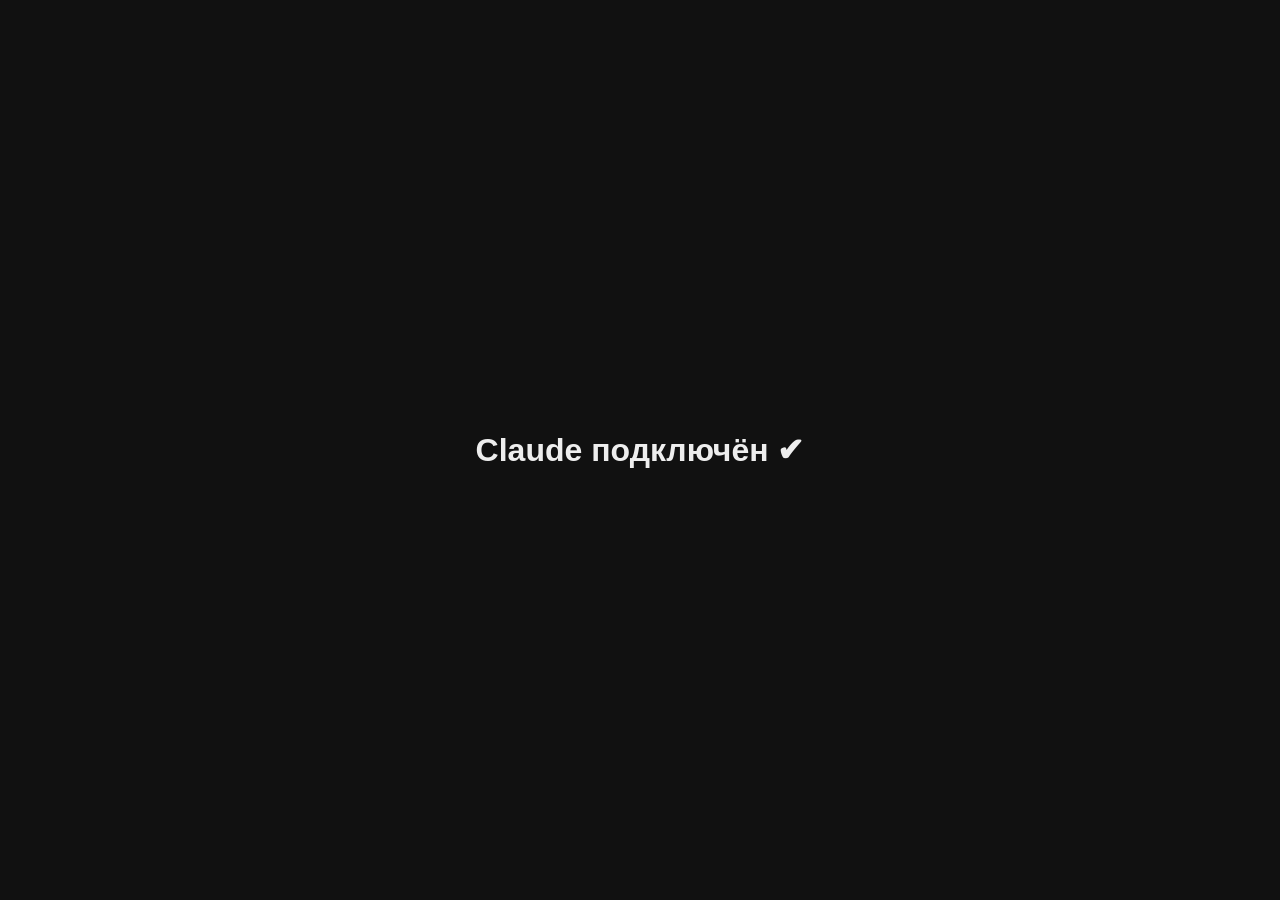
==== index.html @ 9a236ad3 "Test page: check Claude access Co-Authored-By: Claude Opus 5.5 <noreply@anthropic.com> Claude-Sessio" ====
<!doctype html>
<html lang="ru"><meta charset="utf-8"><title>Voin</title><body style="font-family:sans-serif;display:grid;place-items:center;height:100vh;margin:0;background:#111;color:#eee"><h1>Claude подключён ✔</h1></body></html>
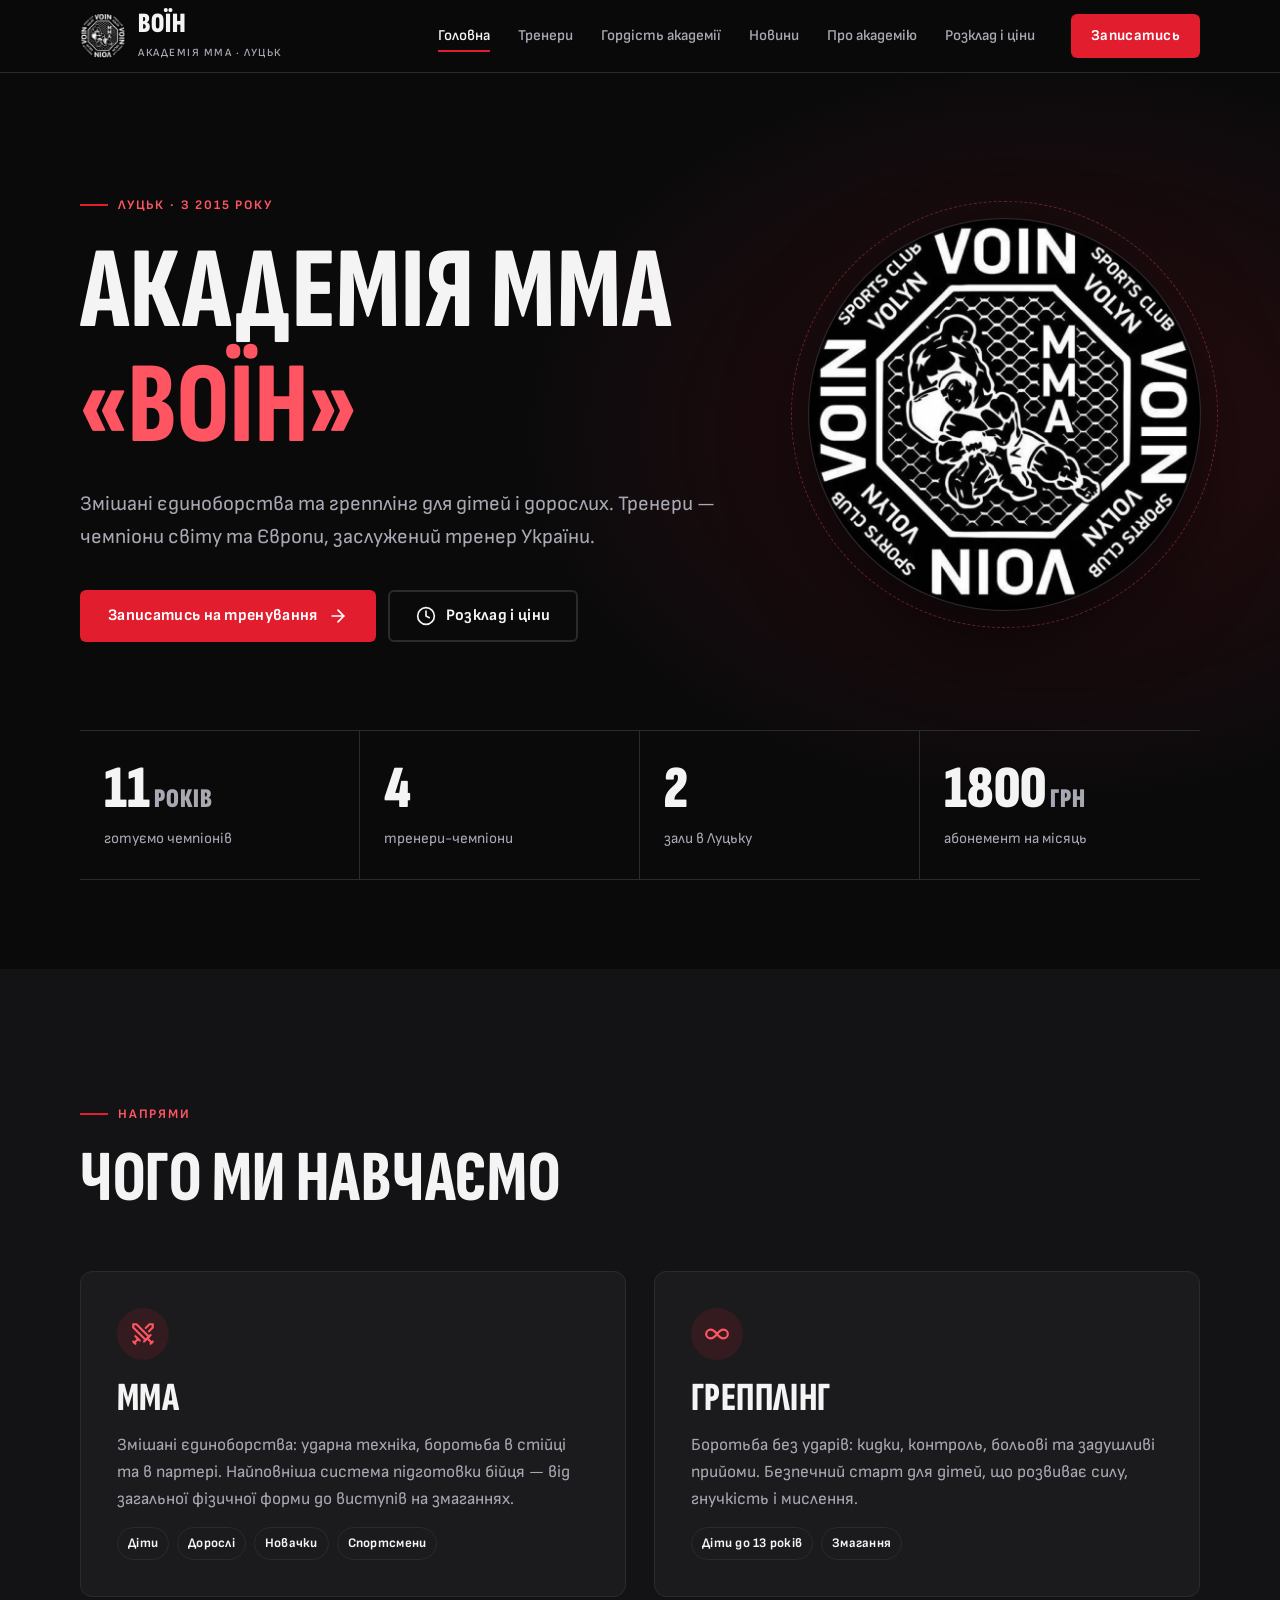
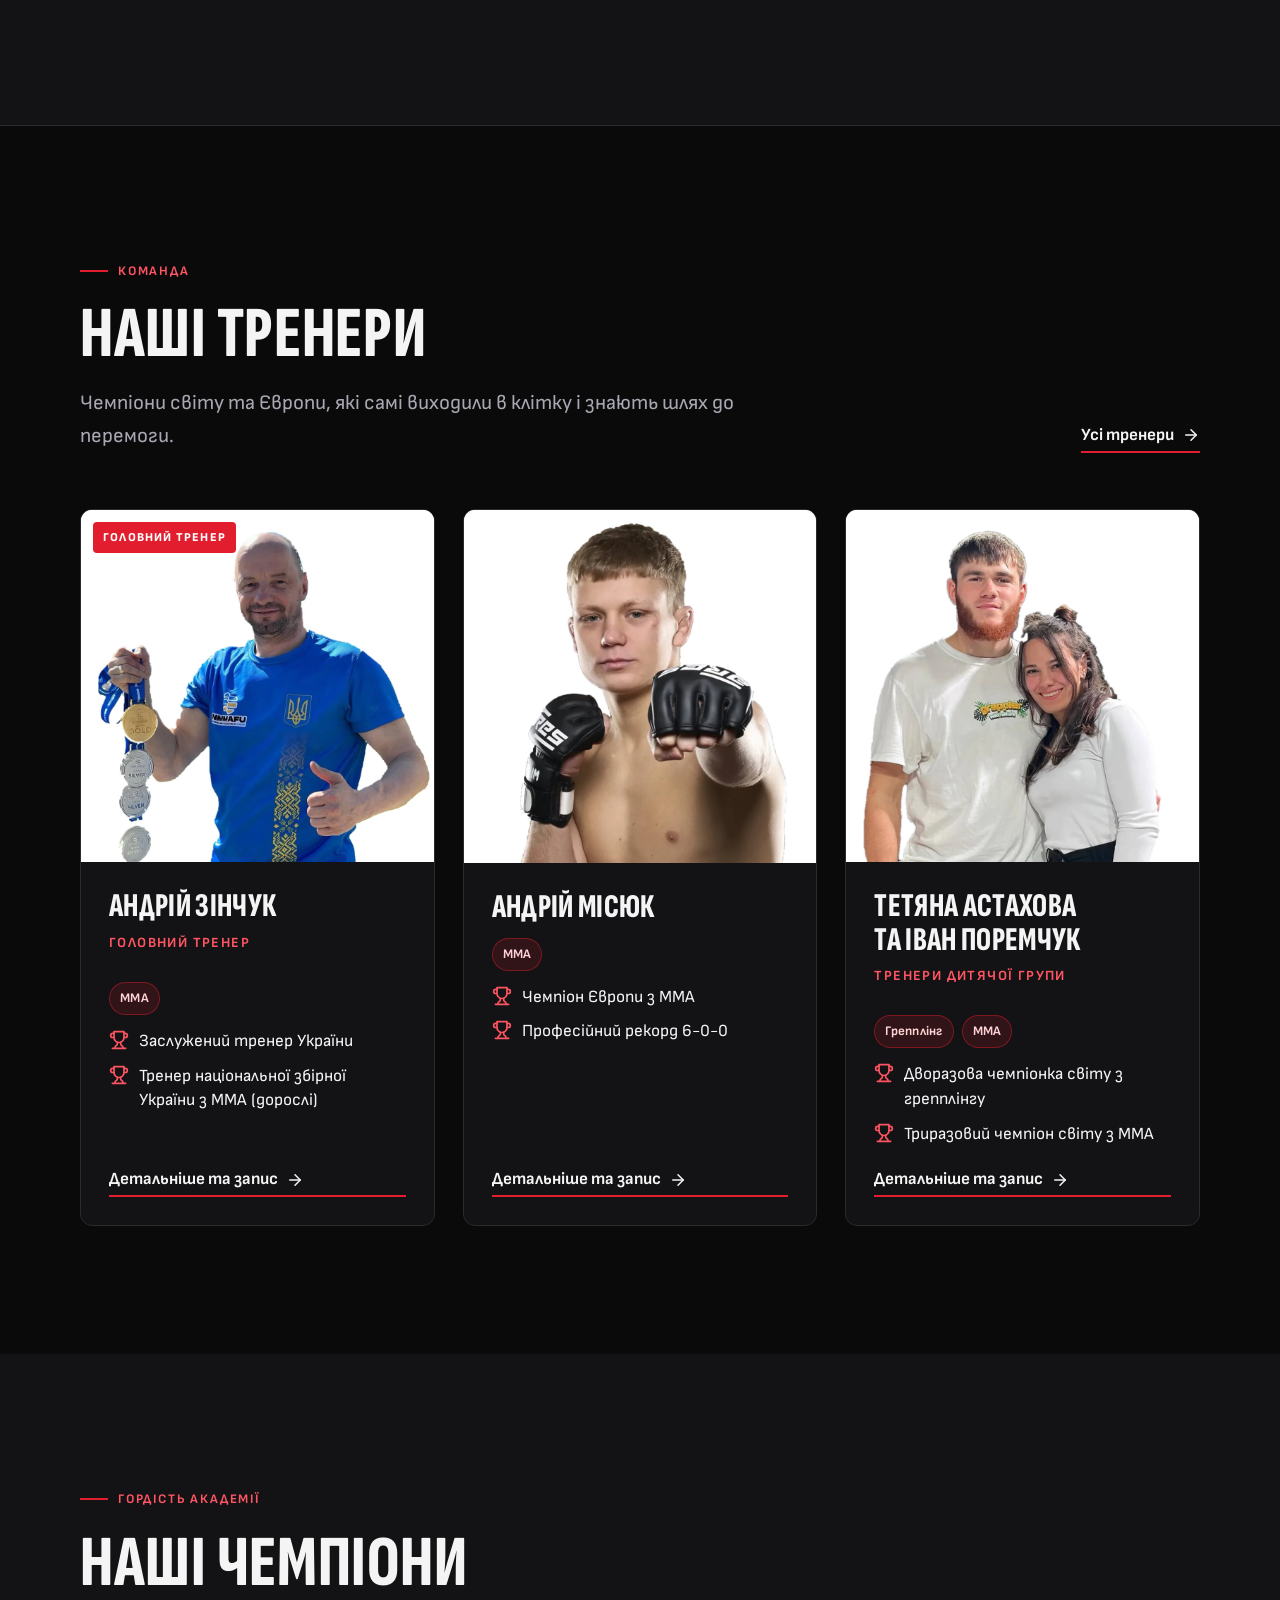
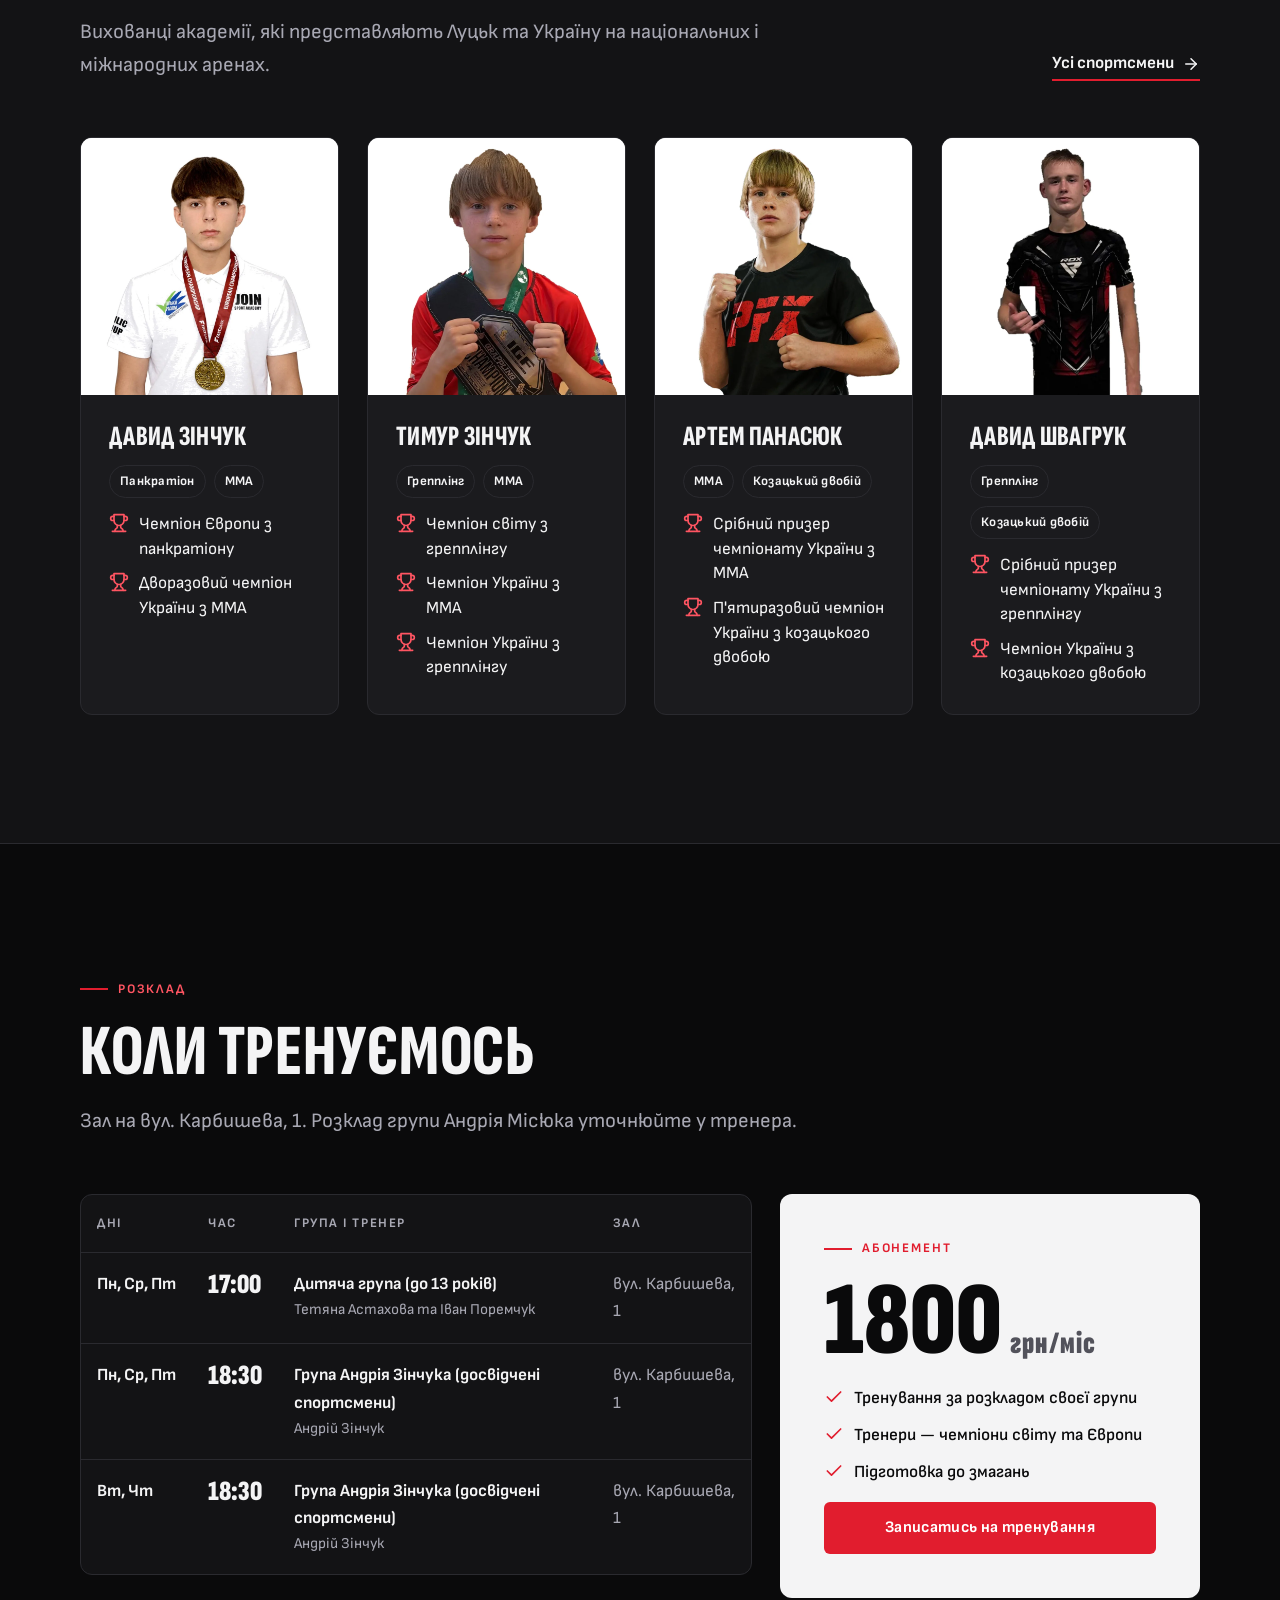
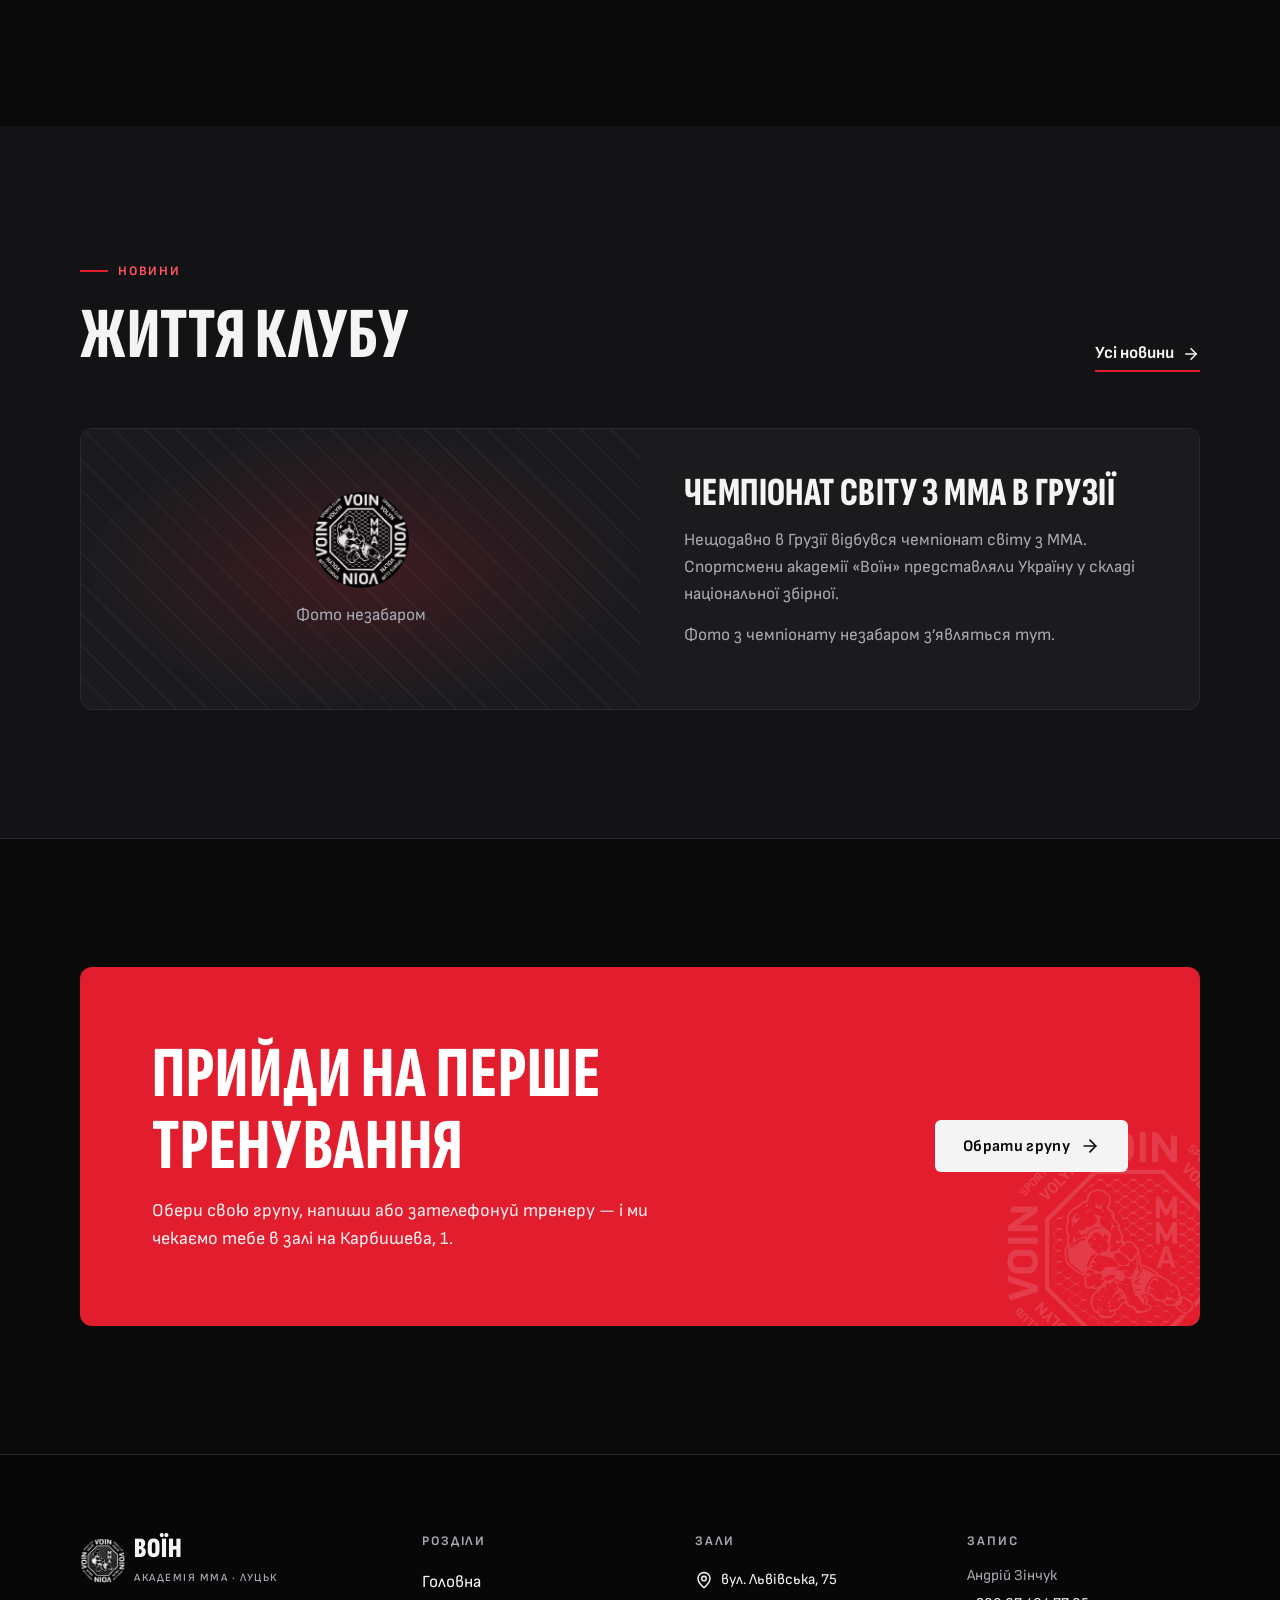
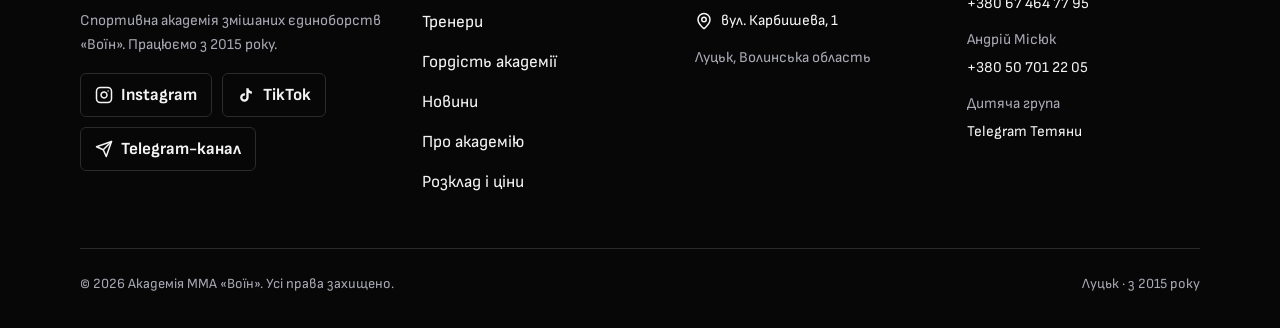
==== commit 99457561: "Build first version of the site: 6 pages, styles, build script Co-Authored-By: Claude Opus 5.5 <nore" ====
--- a/index.html
+++ b/index.html
@@ -1,2 +1,153 @@
 <!doctype html>
-<html lang="ru"><meta charset="utf-8"><title>Voin</title><body style="font-family:sans-serif;display:grid;place-items:center;height:100vh;margin:0;background:#111;color:#eee"><h1>Claude подключён ✔</h1></body></html>
+<html lang="uk" class="no-js">
+<head>
+<meta charset="utf-8">
+<meta name="viewport" content="width=device-width, initial-scale=1">
+<title>Академія ММА «Воїн» — змішані єдиноборства в Луцьку</title>
+<meta name="description" content="Академія змішаних єдиноборств ММА «Воїн» у Луцьку з 2015 року. ММА та грепплінг для дітей і дорослих, тренери — чемпіони світу та Європи. Абонемент 1800 грн/міс.">
+<meta name="theme-color" content="#0a0a0b">
+<link rel="canonical" href="https://xvasdoi.github.io/Voin/">
+<meta property="og:type" content="website">
+<meta property="og:locale" content="uk_UA">
+<meta property="og:title" content="Академія ММА «Воїн» — змішані єдиноборства в Луцьку">
+<meta property="og:description" content="Академія змішаних єдиноборств ММА «Воїн» у Луцьку з 2015 року. ММА та грепплінг для дітей і дорослих, тренери — чемпіони світу та Європи. Абонемент 1800 грн/міс.">
+<meta property="og:image" content="https://xvasdoi.github.io/Voin/assets/img/icon-512.png">
+<link rel="icon" type="image/png" href="assets/img/favicon.png">
+<link rel="apple-touch-icon" href="assets/img/apple-touch-icon.png">
+<link rel="preconnect" href="https://fonts.googleapis.com">
+<link rel="preconnect" href="https://fonts.gstatic.com" crossorigin>
+<link rel="stylesheet" href="https://fonts.googleapis.com/css2?family=Sofia+Sans+Extra+Condensed:wght@800;900&family=Sofia+Sans:wght@400;600;700;800&display=swap">
+<link rel="stylesheet" href="assets/css/style.css?v=202611082234">
+<script type="application/ld+json">{"@context": "https://schema.org", "@type": "SportsClub", "name": "Спортивна академія змішаних єдиноборств «Воїн»", "url": "https://xvasdoi.github.io/Voin/", "logo": "https://xvasdoi.github.io/Voin/assets/img/logo.png", "foundingDate": "2015", "address": [{"@type": "PostalAddress", "streetAddress": "вул. Львівська, 75", "addressLocality": "Луцьк", "addressRegion": "Волинська область", "postalCode": "43000", "addressCountry": "UA"}, {"@type": "PostalAddress", "streetAddress": "вул. Карбишева, 1", "addressLocality": "Луцьк", "addressRegion": "Волинська область", "postalCode": "43000", "addressCountry": "UA"}], "telephone": "+380674647795", "sameAs": ["https://www.instagram.com/voinlutskmma", "https://www.tiktok.com/@voinlutskmma1", "https://t.me/mmavoin2026"]}</script>
+</head>
+<body>
+<a class="skip-link" href="#main">Перейти до змісту</a>
+<header class="header">
+  <div class="container header__inner">
+    <a class="brand" href="index.html" aria-label="Академія ММА «Воїн» — на головну">
+      <img src="assets/img/logo.png" alt="" width="46" height="46">
+      <span><span class="brand__name">Воїн</span><span class="brand__sub">Академія ММА · Луцьк</span></span>
+    </a>
+    <nav class="nav" id="site-nav" aria-label="Головне меню">
+      <ul class="nav__list"><li><a class="nav__link" href="index.html" aria-current="page">Головна</a></li><li><a class="nav__link" href="trenery.html">Тренери</a></li><li><a class="nav__link" href="gordist.html">Гордість академії</a></li><li><a class="nav__link" href="novyny.html">Новини</a></li><li><a class="nav__link" href="pro-akademiyu.html">Про академію</a></li><li><a class="nav__link" href="zapys.html">Розклад і ціни</a></li></ul>
+      <div class="nav__extra">
+        <a class="btn btn--primary btn--block" href="zapys.html#grupy">Записатись на тренування</a>
+        <div class="socials"><a class="social" href="https://www.instagram.com/voinlutskmma" target="_blank" rel="noopener"><svg viewBox="0 0 24 24" fill="none" stroke="currentColor" stroke-width="2" stroke-linecap="round" stroke-linejoin="round" aria-hidden="true"><rect width="20" height="20" x="2" y="2" rx="5" ry="5"/><path d="M16 11.37A4 4 0 1 1 12.63 8 4 4 0 0 1 16 11.37z"/><line x1="17.5" x2="17.51" y1="6.5" y2="6.5"/></svg>Instagram</a><a class="social" href="https://www.tiktok.com/@voinlutskmma1" target="_blank" rel="noopener"><svg viewBox="0 0 24 24" fill="currentColor" aria-hidden="true"><path d="M16.6 5.82A4.28 4.28 0 0 1 15.54 3h-3.09v12.4a2.59 2.59 0 0 1-2.59 2.5c-1.42 0-2.6-1.16-2.6-2.6 0-1.72 1.66-3.01 3.37-2.48V9.66c-3.45-.46-6.47 2.22-6.47 5.64 0 3.33 2.76 5.7 5.69 5.7 3.14 0 5.69-2.55 5.69-5.7V9.01a7.35 7.35 0 0 0 4.3 1.38V7.3s-1.88.09-3.24-1.48z"/></svg>TikTok</a><a class="social" href="https://t.me/mmavoin2026" target="_blank" rel="noopener"><svg viewBox="0 0 24 24" fill="none" stroke="currentColor" stroke-width="2" stroke-linecap="round" stroke-linejoin="round" aria-hidden="true"><path d="m22 2-7 20-4-9-9-4Z"/><path d="M22 2 11 13"/></svg>Telegram-канал</a></div>
+      </div>
+    </nav>
+    <a class="btn btn--primary btn--sm header__cta" href="zapys.html#grupy">Записатись</a>
+    <button class="burger" type="button" aria-expanded="false" aria-controls="site-nav" aria-label="Відкрити меню">
+      <span class="icon-open"><svg viewBox="0 0 24 24" fill="none" stroke="currentColor" stroke-width="2" stroke-linecap="round" stroke-linejoin="round" aria-hidden="true"><line x1="4" x2="20" y1="7" y2="7"/><line x1="4" x2="20" y1="12" y2="12"/><line x1="4" x2="20" y1="17" y2="17"/></svg></span><span class="icon-close"><svg viewBox="0 0 24 24" fill="none" stroke="currentColor" stroke-width="2" stroke-linecap="round" stroke-linejoin="round" aria-hidden="true"><path d="M18 6 6 18"/><path d="m6 6 12 12"/></svg></span>
+    </button>
+  </div>
+</header>
+<main id="main">
+
+<section class="hero">
+  <div class="container">
+    <div class="hero__grid">
+      <div>
+        <p class="eyebrow">Луцьк · з 2015 року</p>
+        <h1 class="h-xl hero__title">Академія ММА <span class="accent">«Воїн»</span></h1>
+        <p class="lead">Змішані єдиноборства та грепплінг для дітей і дорослих. Тренери — чемпіони світу та Європи, заслужений тренер України.</p>
+        <div class="btn-row">
+          <a class="btn btn--primary" href="zapys.html#grupy">Записатись на тренування <svg viewBox="0 0 24 24" fill="none" stroke="currentColor" stroke-width="2" stroke-linecap="round" stroke-linejoin="round" aria-hidden="true"><path d="M5 12h14"/><path d="m12 5 7 7-7 7"/></svg></a>
+          <a class="btn btn--ghost" href="zapys.html#rozklad"><svg viewBox="0 0 24 24" fill="none" stroke="currentColor" stroke-width="2" stroke-linecap="round" stroke-linejoin="round" aria-hidden="true"><circle cx="12" cy="12" r="10"/><polyline points="12 6 12 12 16 14"/></svg>Розклад і ціни</a>
+        </div>
+      </div>
+      <div class="hero__emblem"><img src="assets/img/logo.png" alt="Емблема академії ММА «Воїн»" width="800" height="800" fetchpriority="high"></div>
+    </div>
+    <div class="stats">
+      <div class="stat"><div class="stat__value">11<small>років</small></div><div class="stat__label">готуємо чемпіонів</div></div>
+      <div class="stat"><div class="stat__value">4</div><div class="stat__label">тренери-чемпіони</div></div>
+      <div class="stat"><div class="stat__value">2</div><div class="stat__label">зали в Луцьку</div></div>
+      <div class="stat"><div class="stat__value">1800<small>грн</small></div><div class="stat__label">абонемент на місяць</div></div>
+    </div>
+  </div>
+</section>
+
+<section class="section section--surface" aria-labelledby="napriamy">
+  <div class="container">
+    <div class="section-head"><div><p class="eyebrow">Напрями</p><h2 class="h-lg" id="napriamy">Чого ми навчаємо</h2></div></div>
+    <div class="grid grid--2">
+      <article class="card reveal"><div class="card__icon"><svg viewBox="0 0 24 24" fill="none" stroke="currentColor" stroke-width="2" stroke-linecap="round" stroke-linejoin="round" aria-hidden="true"><polyline points="14.5 17.5 3 6 3 3 6 3 17.5 14.5"/><line x1="13" x2="19" y1="19" y2="13"/><line x1="16" x2="20" y1="16" y2="20"/><line x1="19" x2="21" y1="21" y2="19"/><polyline points="14.5 6.5 18 3 21 3 21 6 17.5 9.5"/><line x1="5" x2="9" y1="14" y2="18"/><line x1="7" x2="4" y1="17" y2="20"/><line x1="3" x2="5" y1="19" y2="21"/></svg></div><h3 class="h-md">ММА</h3>
+        <p>Змішані єдиноборства: ударна техніка, боротьба в стійці та в партері. Найповніша система підготовки бійця — від загальної фізичної форми до виступів на змаганнях.</p>
+        <div class="tags"><span class="tag">Діти</span><span class="tag">Дорослі</span><span class="tag">Новачки</span><span class="tag">Спортсмени</span></div></article>
+      <article class="card reveal"><div class="card__icon"><svg viewBox="0 0 24 24" fill="none" stroke="currentColor" stroke-width="2" stroke-linecap="round" stroke-linejoin="round" aria-hidden="true"><path d="M12 12c-2-2.67-4-4-6-4a4 4 0 1 0 0 8c2 0 4-1.33 6-4Zm0 0c2 2.67 4 4 6 4a4 4 0 0 0 0-8c-2 0-4 1.33-6 4Z"/></svg></div><h3 class="h-md">Грепплінг</h3>
+        <p>Боротьба без ударів: кидки, контроль, больові та задушливі прийоми. Безпечний старт для дітей, що розвиває силу, гнучкість і мислення.</p>
+        <div class="tags"><span class="tag">Діти до 13 років</span><span class="tag">Змагання</span></div></article>
+    </div>
+  </div>
+</section>
+
+<section class="section" aria-labelledby="treneri">
+  <div class="container">
+    <div class="section-head"><div><p class="eyebrow">Команда</p><h2 class="h-lg" id="treneri">Наші тренери</h2>
+      <p class="lead">Чемпіони світу та Європи, які самі виходили в клітку і знають шлях до перемоги.</p></div>
+      <a class="link-arrow" href="trenery.html">Усі тренери <svg viewBox="0 0 24 24" fill="none" stroke="currentColor" stroke-width="2" stroke-linecap="round" stroke-linejoin="round" aria-hidden="true"><path d="M5 12h14"/><path d="m12 5 7 7-7 7"/></svg></a></div>
+    <div class="grid grid--3"><article class="person reveal" id="andrii-zinchuk"><div class="person__photo"><picture><source srcset="assets/img/coaches/andrii-zinchuk.webp" type="image/webp"><img src="assets/img/coaches/andrii-zinchuk.jpg" alt="Андрій Зінчук" width="1000" height="1000" loading="lazy" decoding="async"></picture><span class="person__badge">Головний тренер</span></div><div class="person__body"><h3 class="person__name">Андрій Зінчук</h3><p class="person__role">Головний тренер</p><div class="tags"><span class="tag tag--accent">ММА</span></div><ul class="achievements"><li><svg viewBox="0 0 24 24" fill="none" stroke="currentColor" stroke-width="2" stroke-linecap="round" stroke-linejoin="round" aria-hidden="true"><path d="M6 9H4.5a2.5 2.5 0 0 1 0-5H6"/><path d="M18 9h1.5a2.5 2.5 0 0 0 0-5H18"/><path d="M4 22h16"/><path d="M10 14.66V17c0 .55-.47.98-.97 1.21C7.85 18.75 7 20.24 7 22"/><path d="M14 14.66V17c0 .55.47.98.97 1.21C16.15 18.75 17 20.24 17 22"/><path d="M18 2H6v7a6 6 0 0 0 12 0V2Z"/></svg><span>Заслужений тренер України</span></li><li><svg viewBox="0 0 24 24" fill="none" stroke="currentColor" stroke-width="2" stroke-linecap="round" stroke-linejoin="round" aria-hidden="true"><path d="M6 9H4.5a2.5 2.5 0 0 1 0-5H6"/><path d="M18 9h1.5a2.5 2.5 0 0 0 0-5H18"/><path d="M4 22h16"/><path d="M10 14.66V17c0 .55-.47.98-.97 1.21C7.85 18.75 7 20.24 7 22"/><path d="M14 14.66V17c0 .55.47.98.97 1.21C16.15 18.75 17 20.24 17 22"/><path d="M18 2H6v7a6 6 0 0 0 12 0V2Z"/></svg><span>Тренер національної збірної України з ММА (дорослі)</span></li></ul><div class="person__actions"><a class="link-arrow" href="trenery.html#andrii-zinchuk">Детальніше та запис <svg viewBox="0 0 24 24" fill="none" stroke="currentColor" stroke-width="2" stroke-linecap="round" stroke-linejoin="round" aria-hidden="true"><path d="M5 12h14"/><path d="m12 5 7 7-7 7"/></svg></a></div></div></article><article class="person reveal" id="andrii-misiuk"><div class="person__photo"><picture><source srcset="assets/img/coaches/andrii-misiuk.webp" type="image/webp"><img src="assets/img/coaches/andrii-misiuk.jpg" alt="Андрій Місюк" width="1000" height="1000" loading="lazy" decoding="async"></picture></div><div class="person__body"><h3 class="person__name">Андрій Місюк</h3><div class="tags"><span class="tag tag--accent">ММА</span></div><ul class="achievements"><li><svg viewBox="0 0 24 24" fill="none" stroke="currentColor" stroke-width="2" stroke-linecap="round" stroke-linejoin="round" aria-hidden="true"><path d="M6 9H4.5a2.5 2.5 0 0 1 0-5H6"/><path d="M18 9h1.5a2.5 2.5 0 0 0 0-5H18"/><path d="M4 22h16"/><path d="M10 14.66V17c0 .55-.47.98-.97 1.21C7.85 18.75 7 20.24 7 22"/><path d="M14 14.66V17c0 .55.47.98.97 1.21C16.15 18.75 17 20.24 17 22"/><path d="M18 2H6v7a6 6 0 0 0 12 0V2Z"/></svg><span>Чемпіон Європи з ММА</span></li><li><svg viewBox="0 0 24 24" fill="none" stroke="currentColor" stroke-width="2" stroke-linecap="round" stroke-linejoin="round" aria-hidden="true"><path d="M6 9H4.5a2.5 2.5 0 0 1 0-5H6"/><path d="M18 9h1.5a2.5 2.5 0 0 0 0-5H18"/><path d="M4 22h16"/><path d="M10 14.66V17c0 .55-.47.98-.97 1.21C7.85 18.75 7 20.24 7 22"/><path d="M14 14.66V17c0 .55.47.98.97 1.21C16.15 18.75 17 20.24 17 22"/><path d="M18 2H6v7a6 6 0 0 0 12 0V2Z"/></svg><span>Професійний рекорд 6-0-0</span></li></ul><div class="person__actions"><a class="link-arrow" href="trenery.html#andrii-misiuk">Детальніше та запис <svg viewBox="0 0 24 24" fill="none" stroke="currentColor" stroke-width="2" stroke-linecap="round" stroke-linejoin="round" aria-hidden="true"><path d="M5 12h14"/><path d="m12 5 7 7-7 7"/></svg></a></div></div></article><article class="person reveal" id="tetiana-astakhova-ivan-poremchuk"><div class="person__photo"><picture><source srcset="assets/img/coaches/tetiana-astakhova-ivan-poremchuk.webp" type="image/webp"><img src="assets/img/coaches/tetiana-astakhova-ivan-poremchuk.jpg" alt="Тетяна Астахова та Іван Поремчук" width="1000" height="1000" loading="lazy" decoding="async"></picture></div><div class="person__body"><h3 class="person__name">Тетяна Астахова та Іван Поремчук</h3><p class="person__role">Тренери дитячої групи</p><div class="tags"><span class="tag tag--accent">Грепплінг</span><span class="tag tag--accent">ММА</span></div><ul class="achievements"><li><svg viewBox="0 0 24 24" fill="none" stroke="currentColor" stroke-width="2" stroke-linecap="round" stroke-linejoin="round" aria-hidden="true"><path d="M6 9H4.5a2.5 2.5 0 0 1 0-5H6"/><path d="M18 9h1.5a2.5 2.5 0 0 0 0-5H18"/><path d="M4 22h16"/><path d="M10 14.66V17c0 .55-.47.98-.97 1.21C7.85 18.75 7 20.24 7 22"/><path d="M14 14.66V17c0 .55.47.98.97 1.21C16.15 18.75 17 20.24 17 22"/><path d="M18 2H6v7a6 6 0 0 0 12 0V2Z"/></svg><span>Дворазова чемпіонка світу з грепплінгу</span></li><li><svg viewBox="0 0 24 24" fill="none" stroke="currentColor" stroke-width="2" stroke-linecap="round" stroke-linejoin="round" aria-hidden="true"><path d="M6 9H4.5a2.5 2.5 0 0 1 0-5H6"/><path d="M18 9h1.5a2.5 2.5 0 0 0 0-5H18"/><path d="M4 22h16"/><path d="M10 14.66V17c0 .55-.47.98-.97 1.21C7.85 18.75 7 20.24 7 22"/><path d="M14 14.66V17c0 .55.47.98.97 1.21C16.15 18.75 17 20.24 17 22"/><path d="M18 2H6v7a6 6 0 0 0 12 0V2Z"/></svg><span>Триразовий чемпіон світу з ММА</span></li></ul><div class="person__actions"><a class="link-arrow" href="trenery.html#tetiana-astakhova-ivan-poremchuk">Детальніше та запис <svg viewBox="0 0 24 24" fill="none" stroke="currentColor" stroke-width="2" stroke-linecap="round" stroke-linejoin="round" aria-hidden="true"><path d="M5 12h14"/><path d="m12 5 7 7-7 7"/></svg></a></div></div></article></div>
+  </div>
+</section>
+
+<section class="section section--surface" aria-labelledby="gordist">
+  <div class="container">
+    <div class="section-head"><div><p class="eyebrow">Гордість академії</p><h2 class="h-lg" id="gordist">Наші чемпіони</h2>
+      <p class="lead">Вихованці академії, які представляють Луцьк та Україну на національних і міжнародних аренах.</p></div>
+      <a class="link-arrow" href="gordist.html">Усі спортсмени <svg viewBox="0 0 24 24" fill="none" stroke="currentColor" stroke-width="2" stroke-linecap="round" stroke-linejoin="round" aria-hidden="true"><path d="M5 12h14"/><path d="m12 5 7 7-7 7"/></svg></a></div>
+    <div class="grid grid--4"><article class="person person--compact reveal" id="davyd-zinchuk"><div class="person__photo"><picture><source srcset="assets/img/athletes/davyd-zinchuk.webp" type="image/webp"><img src="assets/img/athletes/davyd-zinchuk.jpg" alt="Давид Зінчук" width="1000" height="1000" loading="lazy" decoding="async"></picture></div><div class="person__body"><h3 class="person__name">Давид Зінчук</h3><div class="tags"><span class="tag">Панкратіон</span><span class="tag">ММА</span></div><ul class="achievements"><li><svg viewBox="0 0 24 24" fill="none" stroke="currentColor" stroke-width="2" stroke-linecap="round" stroke-linejoin="round" aria-hidden="true"><path d="M6 9H4.5a2.5 2.5 0 0 1 0-5H6"/><path d="M18 9h1.5a2.5 2.5 0 0 0 0-5H18"/><path d="M4 22h16"/><path d="M10 14.66V17c0 .55-.47.98-.97 1.21C7.85 18.75 7 20.24 7 22"/><path d="M14 14.66V17c0 .55.47.98.97 1.21C16.15 18.75 17 20.24 17 22"/><path d="M18 2H6v7a6 6 0 0 0 12 0V2Z"/></svg><span>Чемпіон Європи з панкратіону</span></li><li><svg viewBox="0 0 24 24" fill="none" stroke="currentColor" stroke-width="2" stroke-linecap="round" stroke-linejoin="round" aria-hidden="true"><path d="M6 9H4.5a2.5 2.5 0 0 1 0-5H6"/><path d="M18 9h1.5a2.5 2.5 0 0 0 0-5H18"/><path d="M4 22h16"/><path d="M10 14.66V17c0 .55-.47.98-.97 1.21C7.85 18.75 7 20.24 7 22"/><path d="M14 14.66V17c0 .55.47.98.97 1.21C16.15 18.75 17 20.24 17 22"/><path d="M18 2H6v7a6 6 0 0 0 12 0V2Z"/></svg><span>Дворазовий чемпіон України з ММА</span></li></ul></div></article><article class="person person--compact reveal" id="tymur-zinchuk"><div class="person__photo"><picture><source srcset="assets/img/athletes/tymur-zinchuk.webp" type="image/webp"><img src="assets/img/athletes/tymur-zinchuk.jpg" alt="Тимур Зінчук" width="1000" height="1000" loading="lazy" decoding="async"></picture></div><div class="person__body"><h3 class="person__name">Тимур Зінчук</h3><div class="tags"><span class="tag">Грепплінг</span><span class="tag">ММА</span></div><ul class="achievements"><li><svg viewBox="0 0 24 24" fill="none" stroke="currentColor" stroke-width="2" stroke-linecap="round" stroke-linejoin="round" aria-hidden="true"><path d="M6 9H4.5a2.5 2.5 0 0 1 0-5H6"/><path d="M18 9h1.5a2.5 2.5 0 0 0 0-5H18"/><path d="M4 22h16"/><path d="M10 14.66V17c0 .55-.47.98-.97 1.21C7.85 18.75 7 20.24 7 22"/><path d="M14 14.66V17c0 .55.47.98.97 1.21C16.15 18.75 17 20.24 17 22"/><path d="M18 2H6v7a6 6 0 0 0 12 0V2Z"/></svg><span>Чемпіон світу з грепплінгу</span></li><li><svg viewBox="0 0 24 24" fill="none" stroke="currentColor" stroke-width="2" stroke-linecap="round" stroke-linejoin="round" aria-hidden="true"><path d="M6 9H4.5a2.5 2.5 0 0 1 0-5H6"/><path d="M18 9h1.5a2.5 2.5 0 0 0 0-5H18"/><path d="M4 22h16"/><path d="M10 14.66V17c0 .55-.47.98-.97 1.21C7.85 18.75 7 20.24 7 22"/><path d="M14 14.66V17c0 .55.47.98.97 1.21C16.15 18.75 17 20.24 17 22"/><path d="M18 2H6v7a6 6 0 0 0 12 0V2Z"/></svg><span>Чемпіон України з ММА</span></li><li><svg viewBox="0 0 24 24" fill="none" stroke="currentColor" stroke-width="2" stroke-linecap="round" stroke-linejoin="round" aria-hidden="true"><path d="M6 9H4.5a2.5 2.5 0 0 1 0-5H6"/><path d="M18 9h1.5a2.5 2.5 0 0 0 0-5H18"/><path d="M4 22h16"/><path d="M10 14.66V17c0 .55-.47.98-.97 1.21C7.85 18.75 7 20.24 7 22"/><path d="M14 14.66V17c0 .55.47.98.97 1.21C16.15 18.75 17 20.24 17 22"/><path d="M18 2H6v7a6 6 0 0 0 12 0V2Z"/></svg><span>Чемпіон України з грепплінгу</span></li></ul></div></article><article class="person person--compact reveal" id="artem-panasiuk"><div class="person__photo"><picture><source srcset="assets/img/athletes/artem-panasiuk.webp" type="image/webp"><img src="assets/img/athletes/artem-panasiuk.jpg" alt="Артем Панасюк" width="1000" height="1000" loading="lazy" decoding="async"></picture></div><div class="person__body"><h3 class="person__name">Артем Панасюк</h3><div class="tags"><span class="tag">ММА</span><span class="tag">Козацький двобій</span></div><ul class="achievements"><li><svg viewBox="0 0 24 24" fill="none" stroke="currentColor" stroke-width="2" stroke-linecap="round" stroke-linejoin="round" aria-hidden="true"><path d="M6 9H4.5a2.5 2.5 0 0 1 0-5H6"/><path d="M18 9h1.5a2.5 2.5 0 0 0 0-5H18"/><path d="M4 22h16"/><path d="M10 14.66V17c0 .55-.47.98-.97 1.21C7.85 18.75 7 20.24 7 22"/><path d="M14 14.66V17c0 .55.47.98.97 1.21C16.15 18.75 17 20.24 17 22"/><path d="M18 2H6v7a6 6 0 0 0 12 0V2Z"/></svg><span>Срібний призер чемпіонату України з ММА</span></li><li><svg viewBox="0 0 24 24" fill="none" stroke="currentColor" stroke-width="2" stroke-linecap="round" stroke-linejoin="round" aria-hidden="true"><path d="M6 9H4.5a2.5 2.5 0 0 1 0-5H6"/><path d="M18 9h1.5a2.5 2.5 0 0 0 0-5H18"/><path d="M4 22h16"/><path d="M10 14.66V17c0 .55-.47.98-.97 1.21C7.85 18.75 7 20.24 7 22"/><path d="M14 14.66V17c0 .55.47.98.97 1.21C16.15 18.75 17 20.24 17 22"/><path d="M18 2H6v7a6 6 0 0 0 12 0V2Z"/></svg><span>П&#x27;ятиразовий чемпіон України з козацького двобою</span></li></ul></div></article><article class="person person--compact reveal" id="davyd-shvahruk"><div class="person__photo"><picture><source srcset="assets/img/athletes/davyd-shvahruk.webp" type="image/webp"><img src="assets/img/athletes/davyd-shvahruk.jpg" alt="Давид Швагрук" width="1000" height="1000" loading="lazy" decoding="async"></picture></div><div class="person__body"><h3 class="person__name">Давид Швагрук</h3><div class="tags"><span class="tag">Грепплінг</span><span class="tag">Козацький двобій</span></div><ul class="achievements"><li><svg viewBox="0 0 24 24" fill="none" stroke="currentColor" stroke-width="2" stroke-linecap="round" stroke-linejoin="round" aria-hidden="true"><path d="M6 9H4.5a2.5 2.5 0 0 1 0-5H6"/><path d="M18 9h1.5a2.5 2.5 0 0 0 0-5H18"/><path d="M4 22h16"/><path d="M10 14.66V17c0 .55-.47.98-.97 1.21C7.85 18.75 7 20.24 7 22"/><path d="M14 14.66V17c0 .55.47.98.97 1.21C16.15 18.75 17 20.24 17 22"/><path d="M18 2H6v7a6 6 0 0 0 12 0V2Z"/></svg><span>Срібний призер чемпіонату України з грепплінгу</span></li><li><svg viewBox="0 0 24 24" fill="none" stroke="currentColor" stroke-width="2" stroke-linecap="round" stroke-linejoin="round" aria-hidden="true"><path d="M6 9H4.5a2.5 2.5 0 0 1 0-5H6"/><path d="M18 9h1.5a2.5 2.5 0 0 0 0-5H18"/><path d="M4 22h16"/><path d="M10 14.66V17c0 .55-.47.98-.97 1.21C7.85 18.75 7 20.24 7 22"/><path d="M14 14.66V17c0 .55.47.98.97 1.21C16.15 18.75 17 20.24 17 22"/><path d="M18 2H6v7a6 6 0 0 0 12 0V2Z"/></svg><span>Чемпіон України з козацького двобою</span></li></ul></div></article></div>
+  </div>
+</section>
+
+<section class="section" aria-labelledby="rozklad-home">
+  <div class="container">
+    <div class="section-head"><div><p class="eyebrow">Розклад</p><h2 class="h-lg" id="rozklad-home">Коли тренуємось</h2>
+      <p class="lead">Зал на вул. Карбишева, 1. Розклад групи Андрія Місюка уточнюйте у тренера.</p></div></div>
+    <div class="grid" style="grid-template-columns:minmax(0,1.6fr) minmax(0,1fr);align-items:start" data-split>
+      <div class="reveal"><div class="table-wrap"><table class="schedule"><caption class="visually-hidden">Розклад тренувань</caption><thead><tr><th scope="col">Дні</th><th scope="col">Час</th><th scope="col">Група і тренер</th><th scope="col">Зал</th></tr></thead><tbody><tr><td>Пн, Ср, Пт</td><td><span class="time">17:00</span></td><td><div class="group-name">Дитяча група (до 13 років)</div><div class="group-coach">Тетяна Астахова та Іван Поремчук</div></td><td class="muted">вул. Карбишева, 1</td></tr><tr><td>Пн, Ср, Пт</td><td><span class="time">18:30</span></td><td><div class="group-name">Група Андрія Зінчука (досвідчені спортсмени)</div><div class="group-coach">Андрій Зінчук</div></td><td class="muted">вул. Карбишева, 1</td></tr><tr><td>Вт, Чт</td><td><span class="time">18:30</span></td><td><div class="group-name">Група Андрія Зінчука (досвідчені спортсмени)</div><div class="group-coach">Андрій Зінчук</div></td><td class="muted">вул. Карбишева, 1</td></tr></tbody></table></div></div>
+      <div class="price-card reveal"><span class="eyebrow">Абонемент</span><div class="price-card__value">1800<small>грн/міс</small></div><ul><li><svg viewBox="0 0 24 24" fill="none" stroke="currentColor" stroke-width="2" stroke-linecap="round" stroke-linejoin="round" aria-hidden="true"><path d="M20 6 9 17l-5-5"/></svg>Тренування за розкладом своєї групи</li><li><svg viewBox="0 0 24 24" fill="none" stroke="currentColor" stroke-width="2" stroke-linecap="round" stroke-linejoin="round" aria-hidden="true"><path d="M20 6 9 17l-5-5"/></svg>Тренери — чемпіони світу та Європи</li><li><svg viewBox="0 0 24 24" fill="none" stroke="currentColor" stroke-width="2" stroke-linecap="round" stroke-linejoin="round" aria-hidden="true"><path d="M20 6 9 17l-5-5"/></svg>Підготовка до змагань</li></ul><a class="btn btn--primary btn--block" href="zapys.html#grupy">Записатись на тренування</a></div>
+    </div>
+  </div>
+</section>
+
+<section class="section section--surface" aria-labelledby="novyny-home">
+  <div class="container">
+    <div class="section-head"><div><p class="eyebrow">Новини</p><h2 class="h-lg" id="novyny-home">Життя клубу</h2></div>
+      <a class="link-arrow" href="novyny.html">Усі новини <svg viewBox="0 0 24 24" fill="none" stroke="currentColor" stroke-width="2" stroke-linecap="round" stroke-linejoin="round" aria-hidden="true"><path d="M5 12h14"/><path d="m12 5 7 7-7 7"/></svg></a></div>
+    <article class="news-card reveal" id="world-championship-georgia"><div class="news-card__media"><div class="news-card__placeholder"><div><img src="assets/img/logo.png" alt="" width="96" height="96" loading="lazy"><p>Фото незабаром</p></div></div></div><div class="news-card__body"><h3 class="h-md">Чемпіонат світу з ММА в Грузії</h3><p>Нещодавно в Грузії відбувся чемпіонат світу з ММА. Спортсмени академії «Воїн» представляли Україну у складі національної збірної.</p><p>Фото з чемпіонату незабаром з’являться тут.</p></div></article>
+  </div>
+</section>
+
+<section class="section" aria-label="Запис">
+  <div class="container"><div class="cta reveal"><div><h2 class="h-lg">Прийди на перше тренування</h2><p>Обери свою групу, напиши або зателефонуй тренеру — і ми чекаємо тебе в залі на Карбишева, 1.</p></div><div class="btn-row"><a class="btn btn--light" href="zapys.html#grupy">Обрати групу <svg viewBox="0 0 24 24" fill="none" stroke="currentColor" stroke-width="2" stroke-linecap="round" stroke-linejoin="round" aria-hidden="true"><path d="M5 12h14"/><path d="m12 5 7 7-7 7"/></svg></a></div></div></div>
+</section>
+
+</main>
+<footer class="footer">
+  <div class="container">
+    <div class="footer__grid">
+      <div>
+        <a class="brand" href="index.html"><img src="assets/img/logo.png" alt="" width="46" height="46"><span><span class="brand__name">Воїн</span><span class="brand__sub">Академія ММА · Луцьк</span></span></a>
+        <p style="margin-top:16px">Спортивна академія змішаних єдиноборств «Воїн». Працюємо з 2015 року.</p>
+        <div class="socials"><a class="social" href="https://www.instagram.com/voinlutskmma" target="_blank" rel="noopener"><svg viewBox="0 0 24 24" fill="none" stroke="currentColor" stroke-width="2" stroke-linecap="round" stroke-linejoin="round" aria-hidden="true"><rect width="20" height="20" x="2" y="2" rx="5" ry="5"/><path d="M16 11.37A4 4 0 1 1 12.63 8 4 4 0 0 1 16 11.37z"/><line x1="17.5" x2="17.51" y1="6.5" y2="6.5"/></svg>Instagram</a><a class="social" href="https://www.tiktok.com/@voinlutskmma1" target="_blank" rel="noopener"><svg viewBox="0 0 24 24" fill="currentColor" aria-hidden="true"><path d="M16.6 5.82A4.28 4.28 0 0 1 15.54 3h-3.09v12.4a2.59 2.59 0 0 1-2.59 2.5c-1.42 0-2.6-1.16-2.6-2.6 0-1.72 1.66-3.01 3.37-2.48V9.66c-3.45-.46-6.47 2.22-6.47 5.64 0 3.33 2.76 5.7 5.69 5.7 3.14 0 5.69-2.55 5.69-5.7V9.01a7.35 7.35 0 0 0 4.3 1.38V7.3s-1.88.09-3.24-1.48z"/></svg>TikTok</a><a class="social" href="https://t.me/mmavoin2026" target="_blank" rel="noopener"><svg viewBox="0 0 24 24" fill="none" stroke="currentColor" stroke-width="2" stroke-linecap="round" stroke-linejoin="round" aria-hidden="true"><path d="m22 2-7 20-4-9-9-4Z"/><path d="M22 2 11 13"/></svg>Telegram-канал</a></div>
+      </div>
+      <div><h3>Розділи</h3><ul><li><a href="index.html">Головна</a></li><li><a href="trenery.html">Тренери</a></li><li><a href="gordist.html">Гордість академії</a></li><li><a href="novyny.html">Новини</a></li><li><a href="pro-akademiyu.html">Про академію</a></li><li><a href="zapys.html">Розклад і ціни</a></li></ul></div>
+      <div><h3>Зали</h3>
+        <p><a href="https://maps.app.goo.gl/R7CHGskqYww7orPp9" target="_blank" rel="noopener"><svg viewBox="0 0 24 24" fill="none" stroke="currentColor" stroke-width="2" stroke-linecap="round" stroke-linejoin="round" aria-hidden="true"><path d="M20 10c0 4.993-5.539 10.193-7.399 11.799a1 1 0 0 1-1.202 0C9.539 20.193 4 14.993 4 10a8 8 0 0 1 16 0"/><circle cx="12" cy="10" r="3"/></svg>вул. Львівська, 75</a></p><p><a href="https://maps.app.goo.gl/UCqbPQ3HKP9yiX9S9" target="_blank" rel="noopener"><svg viewBox="0 0 24 24" fill="none" stroke="currentColor" stroke-width="2" stroke-linecap="round" stroke-linejoin="round" aria-hidden="true"><path d="M20 10c0 4.993-5.539 10.193-7.399 11.799a1 1 0 0 1-1.202 0C9.539 20.193 4 14.993 4 10a8 8 0 0 1 16 0"/><circle cx="12" cy="10" r="3"/></svg>вул. Карбишева, 1</a></p>
+        <p>Луцьк, Волинська область</p>
+      </div>
+      <div><h3>Запис</h3>
+        <p>Андрій Зінчук<br><a href="tel:+380674647795">+380 67 464 77 95</a></p>
+        <p>Андрій Місюк<br><a href="tel:+380507012205">+380 50 701 22 05</a></p>
+        <p>Дитяча група<br><a href="https://t.me/Tanya_Astakhova" target="_blank" rel="noopener">Telegram Тетяни</a></p>
+      </div>
+    </div>
+    <div class="footer__bottom"><span>© 2026 Академія ММА «Воїн». Усі права захищено.</span><span>Луцьк · з 2015 року</span></div>
+  </div>
+</footer>
+<div class="mobile-bar">
+  <a class="btn btn--primary" href="zapys.html#grupy">Записатись</a>
+  <a class="btn btn--ghost" href="tel:+380507012205" aria-label="Подзвонити"><svg viewBox="0 0 24 24" fill="none" stroke="currentColor" stroke-width="2" stroke-linecap="round" stroke-linejoin="round" aria-hidden="true"><path d="M22 16.92v3a2 2 0 0 1-2.18 2 19.79 19.79 0 0 1-8.63-3.07 19.5 19.5 0 0 1-6-6 19.79 19.79 0 0 1-3.07-8.67A2 2 0 0 1 4.11 2h3a2 2 0 0 1 2 1.72 12.84 12.84 0 0 0 .7 2.81 2 2 0 0 1-.45 2.11L8.09 9.91a16 16 0 0 0 6 6l1.27-1.27a2 2 0 0 1 2.11-.45 12.84 12.84 0 0 0 2.81.7A2 2 0 0 1 22 16.92z"/></svg>Дзвінок</a>
+</div>
+<script src="assets/js/main.js?v=202611082234" defer></script>
+</body>
+</html>
--- a/assets/css/style.css
+++ b/assets/css/style.css
@@ -0,0 +1,482 @@
+/* =========================================================
+   Академія ММА «Воїн» — стилі
+   Темний мінімалізм: чорний, білий, один червоний акцент
+   ========================================================= */
+
+:root {
+  --bg: #0a0a0b;
+  --surface: #131315;
+  --surface-2: #1b1b1e;
+  --line: #2a2a2f;
+  --text: #f4f4f5;
+  --muted: #a8a8b3;
+  --accent: #e11d2e;
+  --accent-hover: #c8121f;
+  --accent-text: #ff5562;
+  --on-accent: #ffffff;
+  --photo-bg: #ffffff;
+
+  --font-display: "Sofia Sans Extra Condensed", "Arial Narrow", "Roboto Condensed", sans-serif;
+  --font-body: "Sofia Sans", "Segoe UI", Roboto, Arial, sans-serif;
+
+  --radius: 6px;
+  --radius-lg: 12px;
+  --container: 1200px;
+  --gutter: clamp(16px, 4vw, 40px);
+  --section: clamp(64px, 10vw, 128px);
+  --header-h: 72px;
+  --ease: cubic-bezier(.2, .7, .2, 1);
+}
+
+*, *::before, *::after { box-sizing: border-box; }
+html { -webkit-text-size-adjust: 100%; scroll-behavior: smooth; scroll-padding-top: calc(var(--header-h) + 16px); }
+body {
+  margin: 0;
+  background: var(--bg);
+  color: var(--text);
+  font-family: var(--font-body);
+  font-size: 1.0625rem;
+  line-height: 1.6;
+  -webkit-font-smoothing: antialiased;
+  text-rendering: optimizeLegibility;
+}
+img { display: block; max-width: 100%; height: auto; }
+a { color: inherit; }
+p { margin: 0 0 1em; }
+ul { margin: 0; padding: 0; list-style: none; }
+h1, h2, h3, h4 {
+  font-family: var(--font-display);
+  font-weight: 800;
+  line-height: 1;
+  letter-spacing: .01em;
+  text-transform: uppercase;
+  margin: 0;
+  text-wrap: balance;
+}
+::selection { background: var(--accent); color: var(--on-accent); }
+
+:focus-visible { outline: 3px solid var(--accent-text); outline-offset: 3px; border-radius: 2px; }
+
+.skip-link {
+  position: absolute; left: 16px; top: -100px; z-index: 100;
+  background: var(--accent); color: var(--on-accent); padding: 12px 18px; border-radius: var(--radius);
+  font-weight: 700; text-decoration: none;
+}
+.skip-link:focus { top: 12px; }
+
+.container { width: 100%; max-width: var(--container); margin: 0 auto; padding: 0 var(--gutter); }
+.section { padding: var(--section) 0; }
+.section--tight { padding: calc(var(--section) * .6) 0; }
+.section--surface { background: var(--surface); }
+.section + .section:not(.section--surface) { border-top: 1px solid var(--line); }
+
+.visually-hidden {
+  position: absolute !important; width: 1px; height: 1px; padding: 0; margin: -1px;
+  overflow: hidden; clip: rect(0 0 0 0); white-space: nowrap; border: 0;
+}
+
+/* ---------- Типографіка ---------- */
+.eyebrow {
+  display: inline-flex; align-items: center; gap: 10px;
+  font-family: var(--font-body); font-weight: 700; font-size: .8125rem;
+  letter-spacing: .14em; text-transform: uppercase; color: var(--accent-text);
+  margin-bottom: 18px;
+}
+.eyebrow::before { content: ""; width: 28px; height: 2px; background: var(--accent); }
+.h-xl { font-size: clamp(3rem, 9vw, 7.25rem); }
+.h-lg { font-size: clamp(2.5rem, 6vw, 4.5rem); }
+.h-md { font-size: clamp(1.75rem, 3.2vw, 2.5rem); }
+.h-sm { font-size: 1.5rem; letter-spacing: .02em; }
+.lead { font-size: clamp(1.125rem, 1.6vw, 1.3125rem); color: var(--muted); max-width: 60ch; }
+.muted { color: var(--muted); }
+.accent { color: var(--accent-text); }
+
+.section-head { display: flex; flex-wrap: wrap; align-items: end; justify-content: space-between; gap: 24px; margin-bottom: clamp(32px, 5vw, 56px); }
+.section-head .lead { margin: 16px 0 0; }
+
+/* ---------- Кнопки ---------- */
+.btn {
+  display: inline-flex; align-items: center; justify-content: center; gap: 10px;
+  min-height: 52px; padding: 0 26px;
+  font-family: var(--font-body); font-weight: 700; font-size: 1rem; letter-spacing: .02em;
+  text-decoration: none; border-radius: var(--radius); border: 2px solid transparent;
+  cursor: pointer; transition: background-color .2s var(--ease), border-color .2s var(--ease), color .2s var(--ease), transform .2s var(--ease);
+  white-space: nowrap;
+}
+.btn svg { width: 20px; height: 20px; flex: none; }
+.btn--primary { background: var(--accent); color: var(--on-accent); }
+.btn--primary:hover { background: var(--accent-hover); }
+.btn--ghost { border-color: var(--line); color: var(--text); background: transparent; }
+.btn--ghost:hover { border-color: var(--text); }
+.btn--light { background: var(--text); color: var(--bg); }
+.btn--light:hover { background: #ffffff; }
+.btn--sm { min-height: 44px; padding: 0 18px; font-size: .9375rem; }
+.btn--block { width: 100%; }
+.btn:active { transform: translateY(1px); }
+.btn-row { display: flex; flex-wrap: wrap; gap: 12px; }
+
+.link-arrow {
+  display: inline-flex; align-items: center; gap: 8px; font-weight: 700; text-decoration: none;
+  color: var(--text); border-bottom: 2px solid var(--accent); padding-bottom: 2px;
+  transition: gap .2s var(--ease), color .2s var(--ease);
+}
+.link-arrow:hover { gap: 12px; color: var(--accent-text); }
+.link-arrow svg { width: 18px; height: 18px; }
+
+/* ---------- Шапка ---------- */
+.header {
+  position: sticky; top: 0; z-index: 50;
+  background: rgba(10, 10, 11, .86);
+  backdrop-filter: saturate(140%) blur(12px);
+  -webkit-backdrop-filter: saturate(140%) blur(12px);
+  border-bottom: 1px solid var(--line);
+}
+.header__inner { display: flex; align-items: center; gap: 24px; height: var(--header-h); }
+.brand { display: inline-flex; align-items: center; gap: 12px; text-decoration: none; margin-right: auto; min-height: 44px; }
+.brand img { width: 46px; height: 46px; border-radius: 50%; }
+.brand__name { font-family: var(--font-display); font-weight: 900; font-size: 1.75rem; letter-spacing: .04em; line-height: 1; text-transform: uppercase; }
+.brand__sub { display: block; font-family: var(--font-body); font-size: .6875rem; letter-spacing: .14em; text-transform: uppercase; color: var(--muted); margin-top: 3px; font-weight: 600; }
+
+.nav__list { display: flex; gap: 4px; }
+.nav__link {
+  display: inline-flex; align-items: center; min-height: 44px; padding: 0 12px;
+  text-decoration: none; font-weight: 600; font-size: .9375rem; color: var(--muted);
+  border-radius: var(--radius); transition: color .2s var(--ease);
+  position: relative;
+}
+.nav__link:hover { color: var(--text); }
+.nav__link[aria-current="page"] { color: var(--text); }
+.nav__link[aria-current="page"]::after {
+  content: ""; position: absolute; left: 12px; right: 12px; bottom: 6px; height: 2px; background: var(--accent);
+}
+.header__cta { display: inline-flex; }
+
+.burger {
+  display: none; width: 48px; height: 48px; margin-right: -8px;
+  align-items: center; justify-content: center;
+  background: transparent; border: 0; color: var(--text); cursor: pointer; border-radius: var(--radius);
+}
+.burger svg { width: 28px; height: 28px; }
+.burger .icon-close { display: none; }
+.burger[aria-expanded="true"] .icon-open { display: none; }
+.burger[aria-expanded="true"] .icon-close { display: block; }
+
+@media (max-width: 1040px) {
+  .burger { display: inline-flex; }
+  .header__cta { display: none; }
+  .nav {
+    position: fixed; inset: var(--header-h) 0 0 0; z-index: 49;
+    background: var(--bg); padding: 24px var(--gutter) 120px; overflow-y: auto;
+    opacity: 0; visibility: hidden; transform: translateY(-8px);
+    transition: opacity .25s var(--ease), transform .25s var(--ease), visibility 0s linear .25s;
+  }
+  .nav.is-open { opacity: 1; visibility: visible; transform: none; transition: opacity .25s var(--ease), transform .25s var(--ease); }
+  .nav__list { flex-direction: column; gap: 0; }
+  .nav__link {
+    font-family: var(--font-display); font-weight: 800; text-transform: uppercase;
+    font-size: 2.25rem; letter-spacing: .02em; color: var(--text);
+    min-height: 64px; padding: 0; border-bottom: 1px solid var(--line); border-radius: 0; width: 100%;
+  }
+  .nav__link[aria-current="page"] { color: var(--accent-text); }
+  .nav__link[aria-current="page"]::after { display: none; }
+  .nav__extra { display: grid; gap: 16px; margin-top: 32px; }
+  body.nav-open { overflow: hidden; }
+}
+@media (min-width: 1041px) { .nav__extra { display: none; } }
+
+/* ---------- Мобільна панель запису ---------- */
+.mobile-bar { display: none; }
+@media (max-width: 720px) {
+  .mobile-bar {
+    display: flex; gap: 10px; position: fixed; left: 0; right: 0; bottom: 0; z-index: 40;
+    padding: 10px var(--gutter) calc(10px + env(safe-area-inset-bottom));
+    background: rgba(10, 10, 11, .94); border-top: 1px solid var(--line);
+    backdrop-filter: blur(10px); -webkit-backdrop-filter: blur(10px);
+  }
+  .mobile-bar .btn { flex: 1; min-height: 50px; padding: 0 12px; }
+  body { padding-bottom: calc(72px + env(safe-area-inset-bottom)); }
+}
+
+/* ---------- Hero ---------- */
+.hero { position: relative; overflow: hidden; padding: clamp(48px, 9vw, 120px) 0 clamp(48px, 7vw, 96px); }
+.hero::before {
+  content: ""; position: absolute; inset: 0; pointer-events: none;
+  background:
+    radial-gradient(60% 60% at 82% 40%, rgba(225, 29, 46, .16), transparent 70%),
+    linear-gradient(180deg, transparent 70%, var(--bg));
+}
+.hero__grid { position: relative; display: grid; grid-template-columns: 1.25fr .75fr; gap: clamp(32px, 6vw, 80px); align-items: center; }
+.hero__title { margin-bottom: 24px; }
+.hero__title .accent { display: block; }
+.hero .lead { margin-bottom: 36px; }
+.hero__emblem { position: relative; justify-self: center; width: min(100%, 440px); aspect-ratio: 1; }
+.hero__emblem img { width: 100%; height: 100%; border-radius: 50%; box-shadow: 0 0 0 1px var(--line), 0 30px 80px rgba(0,0,0,.6); }
+.hero__emblem::after {
+  content: ""; position: absolute; inset: -18px; border-radius: 50%;
+  border: 1px dashed rgba(255, 85, 98, .35);
+}
+@media (max-width: 860px) {
+  .hero__grid { grid-template-columns: 1fr; }
+  .hero__emblem { order: -1; width: min(62vw, 260px); justify-self: start; }
+  .hero__emblem::after { inset: -12px; }
+}
+
+.stats { display: grid; grid-template-columns: repeat(4, 1fr); border-top: 1px solid var(--line); border-bottom: 1px solid var(--line); margin-top: clamp(48px, 7vw, 88px); }
+.stat { padding: 28px 24px; border-right: 1px solid var(--line); }
+.stat:last-child { border-right: 0; }
+.stat__value { font-family: var(--font-display); font-weight: 900; font-size: clamp(2.5rem, 5vw, 3.75rem); line-height: 1; text-transform: uppercase; }
+.stat__value small { font-size: .45em; letter-spacing: .04em; color: var(--muted); margin-left: 4px; }
+.stat__label { color: var(--muted); font-size: .9375rem; margin-top: 8px; }
+@media (max-width: 720px) {
+  .stats { grid-template-columns: repeat(2, 1fr); }
+  .stat { padding: 20px 16px; }
+  .stat:nth-child(2) { border-right: 0; }
+  .stat:nth-child(-n+2) { border-bottom: 1px solid var(--line); }
+}
+
+/* ---------- Сітки ---------- */
+.grid { display: grid; gap: clamp(16px, 2.4vw, 28px); }
+.grid--2 { grid-template-columns: repeat(2, 1fr); }
+.grid--3 { grid-template-columns: repeat(3, 1fr); }
+.grid--4 { grid-template-columns: repeat(4, 1fr); }
+@media (max-width: 1040px) { .grid--4 { grid-template-columns: repeat(2, 1fr); } .grid--3 { grid-template-columns: repeat(2, 1fr); } }
+@media (max-width: 640px) { .grid--2, .grid--3 { grid-template-columns: 1fr; } }
+@media (max-width: 420px) { .grid--4 { grid-template-columns: 1fr; } }
+
+/* ---------- Картки напрямів ---------- */
+.card {
+  background: var(--surface); border: 1px solid var(--line); border-radius: var(--radius-lg);
+  padding: clamp(24px, 3vw, 36px); display: flex; flex-direction: column; gap: 14px;
+  transition: border-color .25s var(--ease), transform .25s var(--ease);
+}
+.section--surface .card { background: var(--surface-2); }
+a.card { text-decoration: none; }
+a.card:hover { border-color: #4a4a52; transform: translateY(-2px); }
+.card__icon { width: 52px; height: 52px; border-radius: 50%; display: grid; place-items: center; background: rgba(225, 29, 46, .12); color: var(--accent-text); }
+.card__icon svg { width: 26px; height: 26px; }
+.card__num { font-family: var(--font-display); font-weight: 900; font-size: 1rem; color: var(--accent-text); letter-spacing: .1em; }
+.card p { color: var(--muted); margin: 0; }
+.card .h-sm, .card .h-md { margin-top: 4px; }
+.card__foot { margin-top: auto; padding-top: 10px; }
+
+.tag {
+  display: inline-flex; align-items: center; gap: 6px; padding: 5px 10px; border-radius: 999px;
+  font-size: .8125rem; font-weight: 700; letter-spacing: .02em; background: var(--surface-2); color: var(--text);
+  border: 1px solid var(--line); white-space: nowrap;
+}
+.tag--accent { background: rgba(225, 29, 46, .14); color: #ffd3d6; border-color: rgba(225, 29, 46, .45); }
+.tag svg { width: 14px; height: 14px; }
+.tags { display: flex; flex-wrap: wrap; gap: 8px; }
+
+/* ---------- Картки людей (тренери / спортсмени) ---------- */
+.person {
+  background: var(--surface); border: 1px solid var(--line); border-radius: var(--radius-lg);
+  overflow: hidden; display: flex; flex-direction: column;
+  transition: border-color .25s var(--ease), transform .25s var(--ease);
+}
+.section--surface .person { background: var(--surface-2); }
+.person:hover { border-color: #4a4a52; }
+.person__photo { position: relative; background: var(--photo-bg); aspect-ratio: 1; overflow: hidden; }
+.person__photo img { width: 100%; height: 100%; object-fit: cover; transition: transform .6s var(--ease); }
+.person:hover .person__photo img { transform: scale(1.03); }
+.person__badge {
+  position: absolute; left: 12px; top: 12px;
+  background: var(--accent); color: var(--on-accent); font-weight: 800; font-size: .75rem;
+  letter-spacing: .1em; text-transform: uppercase; padding: 6px 10px; border-radius: 4px;
+}
+.person__body { padding: clamp(20px, 2.6vw, 28px); display: flex; flex-direction: column; gap: 14px; flex: 1; }
+.person__name { font-size: clamp(1.75rem, 2.6vw, 2.25rem); }
+.person__role { color: var(--accent-text); font-weight: 700; font-size: .875rem; letter-spacing: .1em; text-transform: uppercase; margin-top: -6px; }
+.achievements { display: grid; gap: 10px; }
+.achievements li { display: grid; grid-template-columns: 20px 1fr; gap: 10px; align-items: start; line-height: 1.45; }
+.achievements svg { width: 20px; height: 20px; color: var(--accent-text); margin-top: 1px; }
+.person__member + .person__member { border-top: 1px solid var(--line); padding-top: 14px; }
+.person__member h4 { font-size: 1.375rem; margin-bottom: 10px; letter-spacing: .02em; }
+.person__meta { display: grid; gap: 8px; color: var(--muted); font-size: .9375rem; }
+.person__meta li { display: flex; gap: 10px; align-items: start; }
+.person__meta svg { width: 18px; height: 18px; flex: none; margin-top: 3px; }
+.person__actions { margin-top: auto; padding-top: 6px; display: grid; gap: 10px; }
+.person__actions .btn-row .btn { flex: 1; }
+.notice {
+  display: flex; gap: 10px; align-items: start; padding: 12px 14px; border-radius: var(--radius);
+  background: rgba(225, 29, 46, .1); border: 1px solid rgba(225, 29, 46, .4); color: #ffd3d6;
+  font-size: .9375rem; font-weight: 600; line-height: 1.45;
+}
+.notice svg { width: 18px; height: 18px; flex: none; margin-top: 2px; color: var(--accent-text); }
+
+/* компактні картки спортсменів */
+.person--compact .person__name { font-size: 1.75rem; }
+
+/* ---------- Розклад ---------- */
+.schedule { width: 100%; border-collapse: collapse; }
+.schedule th, .schedule td { text-align: left; padding: 18px 16px; border-bottom: 1px solid var(--line); vertical-align: top; }
+.schedule thead th { font-size: .8125rem; letter-spacing: .12em; text-transform: uppercase; color: var(--muted); font-weight: 700; }
+.schedule td:first-child { font-weight: 700; white-space: nowrap; }
+.schedule .time { font-family: var(--font-display); font-weight: 900; font-size: 1.75rem; line-height: 1; }
+.schedule .group-name { font-weight: 700; }
+.schedule .group-coach { color: var(--muted); font-size: .9375rem; }
+.table-wrap { border: 1px solid var(--line); border-radius: var(--radius-lg); overflow: hidden; background: var(--surface); }
+.table-wrap .schedule tr:last-child td { border-bottom: 0; }
+@media (max-width: 640px) {
+  .schedule thead { display: none; }
+  .schedule, .schedule tbody, .schedule tr, .schedule td { display: block; width: 100%; }
+  .schedule tr { padding: 18px 16px; border-bottom: 1px solid var(--line); display: grid; grid-template-columns: auto 1fr; gap: 4px 16px; }
+  .schedule tr:last-child { border-bottom: 0; }
+  .schedule td { padding: 0; border: 0; }
+  .schedule td:nth-child(1) { grid-column: 1 / -1; color: var(--accent-text); font-size: .875rem; letter-spacing: .08em; text-transform: uppercase; }
+  .schedule td:nth-child(2) { grid-row: 2 / 4; }
+}
+
+/* ---------- Ціна ---------- */
+.price-card {
+  background: var(--text); color: var(--bg); border-radius: var(--radius-lg);
+  padding: clamp(28px, 4vw, 44px); display: flex; flex-direction: column; gap: 16px;
+}
+.price-card .eyebrow { color: var(--accent); margin-bottom: 0; }
+.price-card__value { font-family: var(--font-display); font-weight: 900; font-size: clamp(4rem, 9vw, 6.5rem); line-height: .9; white-space: nowrap; }
+.price-card__value small { font-size: .3em; letter-spacing: .04em; margin-left: 8px; color: #52525b; }
+.price-card p { color: #3f3f46; margin: 0; }
+.price-card ul { display: grid; gap: 10px; }
+.price-card li { display: flex; gap: 10px; align-items: start; font-weight: 600; }
+.price-card li svg { width: 20px; height: 20px; color: var(--accent); flex: none; margin-top: 2px; }
+
+/* ---------- Кроки запису ---------- */
+.steps { counter-reset: step; display: grid; gap: 16px; }
+.step { position: relative; padding-left: 64px; }
+.step::before {
+  counter-increment: step; content: counter(step, decimal-leading-zero);
+  position: absolute; left: 0; top: -4px; font-family: var(--font-display); font-weight: 900; font-size: 2.25rem; color: var(--accent-text); line-height: 1;
+}
+.step h3 { font-size: 1.5rem; margin-bottom: 6px; }
+.step p { color: var(--muted); margin: 0; }
+
+/* ---------- Список "що взяти" ---------- */
+.checklist { display: grid; gap: 12px; }
+.checklist li {
+  display: grid; grid-template-columns: 44px 1fr; gap: 16px; align-items: start;
+  padding: 20px; background: var(--surface); border: 1px solid var(--line); border-radius: var(--radius-lg);
+}
+.section--surface .checklist li { background: var(--surface-2); }
+.checklist__icon { width: 44px; height: 44px; border-radius: 50%; display: grid; place-items: center; background: rgba(225, 29, 46, .12); color: var(--accent-text); }
+.checklist__icon svg { width: 22px; height: 22px; }
+.checklist h3 { font-family: var(--font-body); text-transform: none; font-size: 1.125rem; font-weight: 800; letter-spacing: 0; line-height: 1.3; margin-bottom: 4px; }
+.checklist p { color: var(--muted); margin: 0; }
+
+/* ---------- Контакти / зали ---------- */
+.hall { display: grid; gap: 0; background: var(--surface); border: 1px solid var(--line); border-radius: var(--radius-lg); overflow: hidden; }
+.section--surface .hall { background: var(--surface-2); }
+.hall__map { aspect-ratio: 16 / 10; background: var(--surface-2); border-bottom: 1px solid var(--line); }
+.hall__map iframe { width: 100%; height: 100%; border: 0; display: block; filter: grayscale(1) invert(.9) contrast(.9); }
+.hall__body { padding: clamp(20px, 3vw, 28px); display: grid; gap: 12px; }
+.hall__body p { margin: 0; color: var(--muted); }
+
+.socials { display: flex; flex-wrap: wrap; gap: 10px; }
+.social {
+  display: inline-flex; align-items: center; gap: 10px; min-height: 48px; padding: 0 18px;
+  border: 1px solid var(--line); border-radius: var(--radius); text-decoration: none; font-weight: 700;
+  transition: border-color .2s var(--ease), background-color .2s var(--ease);
+}
+.social:hover { border-color: var(--text); background: var(--surface-2); }
+.social svg { width: 20px; height: 20px; }
+
+/* ---------- Новини ---------- */
+.news-card { display: grid; grid-template-columns: 1fr 1fr; background: var(--surface); border: 1px solid var(--line); border-radius: var(--radius-lg); overflow: hidden; }
+.section--surface .news-card { background: var(--surface-2); }
+.news-card__media { position: relative; min-height: 280px; background: var(--surface-2); overflow: hidden; }
+.news-card__media img { width: 100%; height: 100%; object-fit: cover; }
+.news-card__placeholder {
+  position: absolute; inset: 0; display: grid; place-items: center; text-align: center; padding: 24px;
+  background:
+    repeating-linear-gradient(45deg, rgba(255,255,255,.03) 0 2px, transparent 2px 22px),
+    radial-gradient(70% 70% at 50% 50%, rgba(225,29,46,.18), transparent 70%);
+  color: var(--muted);
+}
+.news-card__placeholder img { width: 96px; height: 96px; border-radius: 50%; opacity: .9; margin: 0 auto 14px; }
+.news-card__body { padding: clamp(24px, 3.5vw, 44px); display: flex; flex-direction: column; gap: 14px; }
+.news-card__body p { color: var(--muted); margin: 0; }
+.news-gallery { display: grid; grid-template-columns: repeat(auto-fill, minmax(140px, 1fr)); gap: 8px; margin-top: 8px; }
+.news-gallery img { aspect-ratio: 1; object-fit: cover; border-radius: var(--radius); }
+@media (max-width: 760px) { .news-card { grid-template-columns: 1fr; } .news-card__media { min-height: 220px; } }
+
+/* ---------- Цінності ---------- */
+.values { display: grid; gap: 0; border-top: 1px solid var(--line); }
+.value { display: grid; grid-template-columns: 120px 1fr 1.4fr; gap: 24px; padding: 32px 0; border-bottom: 1px solid var(--line); align-items: baseline; }
+.value__num { font-family: var(--font-display); font-weight: 900; font-size: 3rem; color: var(--accent-text); line-height: 1; }
+.value p { color: var(--muted); margin: 0; }
+@media (max-width: 760px) { .value { grid-template-columns: 1fr; gap: 10px; padding: 24px 0; } .value__num { font-size: 2.25rem; } }
+
+.about-intro { display: grid; grid-template-columns: .9fr 1.1fr; gap: clamp(32px, 6vw, 80px); align-items: start; }
+.about-intro .quote { font-family: var(--font-display); font-weight: 800; text-transform: uppercase; font-size: clamp(2rem, 4vw, 3.25rem); line-height: 1.02; }
+.about-intro .quote span { color: var(--accent-text); }
+.about-intro__text p { font-size: 1.1875rem; color: #d4d4d8; }
+@media (max-width: 860px) { .about-intro { grid-template-columns: 1fr; } }
+
+.founder { display: grid; grid-template-columns: 320px 1fr; gap: clamp(24px, 4vw, 56px); align-items: center; }
+.founder__photo { background: var(--photo-bg); border-radius: var(--radius-lg); overflow: hidden; aspect-ratio: 1; }
+.founder__photo img { width: 100%; height: 100%; object-fit: cover; }
+@media (max-width: 760px) { .founder { grid-template-columns: 1fr; } .founder__photo { max-width: 360px; } }
+
+/* ---------- Заголовок сторінки ---------- */
+.page-hero { padding: clamp(48px, 8vw, 104px) 0 clamp(32px, 5vw, 56px); border-bottom: 1px solid var(--line); position: relative; overflow: hidden; }
+.page-hero::after {
+  content: ""; position: absolute; right: -120px; top: -120px; width: 420px; height: 420px; border-radius: 50%;
+  background: radial-gradient(circle, rgba(225,29,46,.18), transparent 70%); pointer-events: none;
+}
+.page-hero .lead { margin-top: 20px; }
+.breadcrumbs { font-size: .875rem; color: var(--muted); margin-bottom: 20px; }
+.breadcrumbs a { text-decoration: none; color: var(--muted); }
+.breadcrumbs a:hover { color: var(--text); }
+
+/* ---------- CTA-блок ---------- */
+.cta { background: var(--accent); color: var(--on-accent); border-radius: var(--radius-lg); padding: clamp(32px, 6vw, 72px); display: grid; grid-template-columns: 1.4fr auto; gap: 32px; align-items: center; position: relative; overflow: hidden; }
+.cta::after {
+  content: ""; position: absolute; right: -60px; bottom: -60px; width: 260px; height: 260px;
+  background: url("../img/logo-white.png") center / contain no-repeat; opacity: .14; pointer-events: none;
+}
+.cta p { margin: 14px 0 0; font-size: 1.125rem; color: rgba(255,255,255,.92); max-width: 52ch; }
+.cta .btn-row { position: relative; z-index: 1; }
+@media (max-width: 760px) { .cta { grid-template-columns: 1fr; } }
+
+/* ---------- FAQ ---------- */
+.faq { display: grid; gap: 0; border-top: 1px solid var(--line); }
+.faq details { border-bottom: 1px solid var(--line); }
+.faq summary {
+  list-style: none; cursor: pointer; display: flex; justify-content: space-between; align-items: center; gap: 16px;
+  padding: 22px 0; font-weight: 800; font-size: 1.125rem; min-height: 44px;
+}
+.faq summary::-webkit-details-marker { display: none; }
+.faq summary svg { width: 24px; height: 24px; flex: none; transition: transform .25s var(--ease); color: var(--accent-text); }
+.faq details[open] summary svg { transform: rotate(45deg); }
+.faq .faq__a { padding: 0 0 22px; color: var(--muted); max-width: 70ch; }
+.faq .faq__a p:last-child { margin: 0; }
+
+/* ---------- Футер ---------- */
+.footer { border-top: 1px solid var(--line); padding: clamp(48px, 7vw, 80px) 0 32px; background: #070708; }
+.footer__grid { display: grid; grid-template-columns: 1.3fr 1fr 1fr 1fr; gap: 40px; }
+.footer h3 { font-family: var(--font-body); text-transform: none; font-size: .8125rem; letter-spacing: .14em; text-transform: uppercase; color: var(--muted); font-weight: 700; margin-bottom: 16px; }
+.footer ul { display: grid; gap: 4px; }
+.footer a { text-decoration: none; color: var(--text); display: inline-flex; align-items: center; min-height: 36px; gap: 8px; }
+.footer a:hover { color: var(--accent-text); }
+.footer p { color: var(--muted); font-size: .9375rem; margin: 0 0 8px; }
+.footer__bottom { margin-top: 48px; padding-top: 24px; border-top: 1px solid var(--line); display: flex; flex-wrap: wrap; justify-content: space-between; gap: 12px; color: var(--muted); font-size: .875rem; }
+.footer .socials { margin-top: 16px; }
+.footer .social { min-height: 44px; padding: 0 14px; }
+@media (max-width: 900px) { .footer__grid { grid-template-columns: 1fr 1fr; } }
+@media (max-width: 560px) { .footer__grid { grid-template-columns: 1fr; gap: 32px; } }
+
+/* ---------- Анімації ---------- */
+.reveal { opacity: 0; transform: translateY(18px); transition: opacity .6s var(--ease), transform .6s var(--ease); }
+.reveal.is-visible { opacity: 1; transform: none; }
+.no-js .reveal { opacity: 1; transform: none; }
+
+@media (prefers-reduced-motion: reduce) {
+  html { scroll-behavior: auto; }
+  *, *::before, *::after { transition-duration: 0s !important; animation-duration: 0s !important; }
+  .reveal { opacity: 1; transform: none; }
+  .person:hover .person__photo img { transform: none; }
+}
+
+@media (max-width: 900px) { [data-split] { grid-template-columns: 1fr !important; } }
+.hero > .container { position: relative; z-index: 1; }
+.footer a svg { width: 18px; height: 18px; flex: none; }
+.footer p a { min-height: 32px; }
